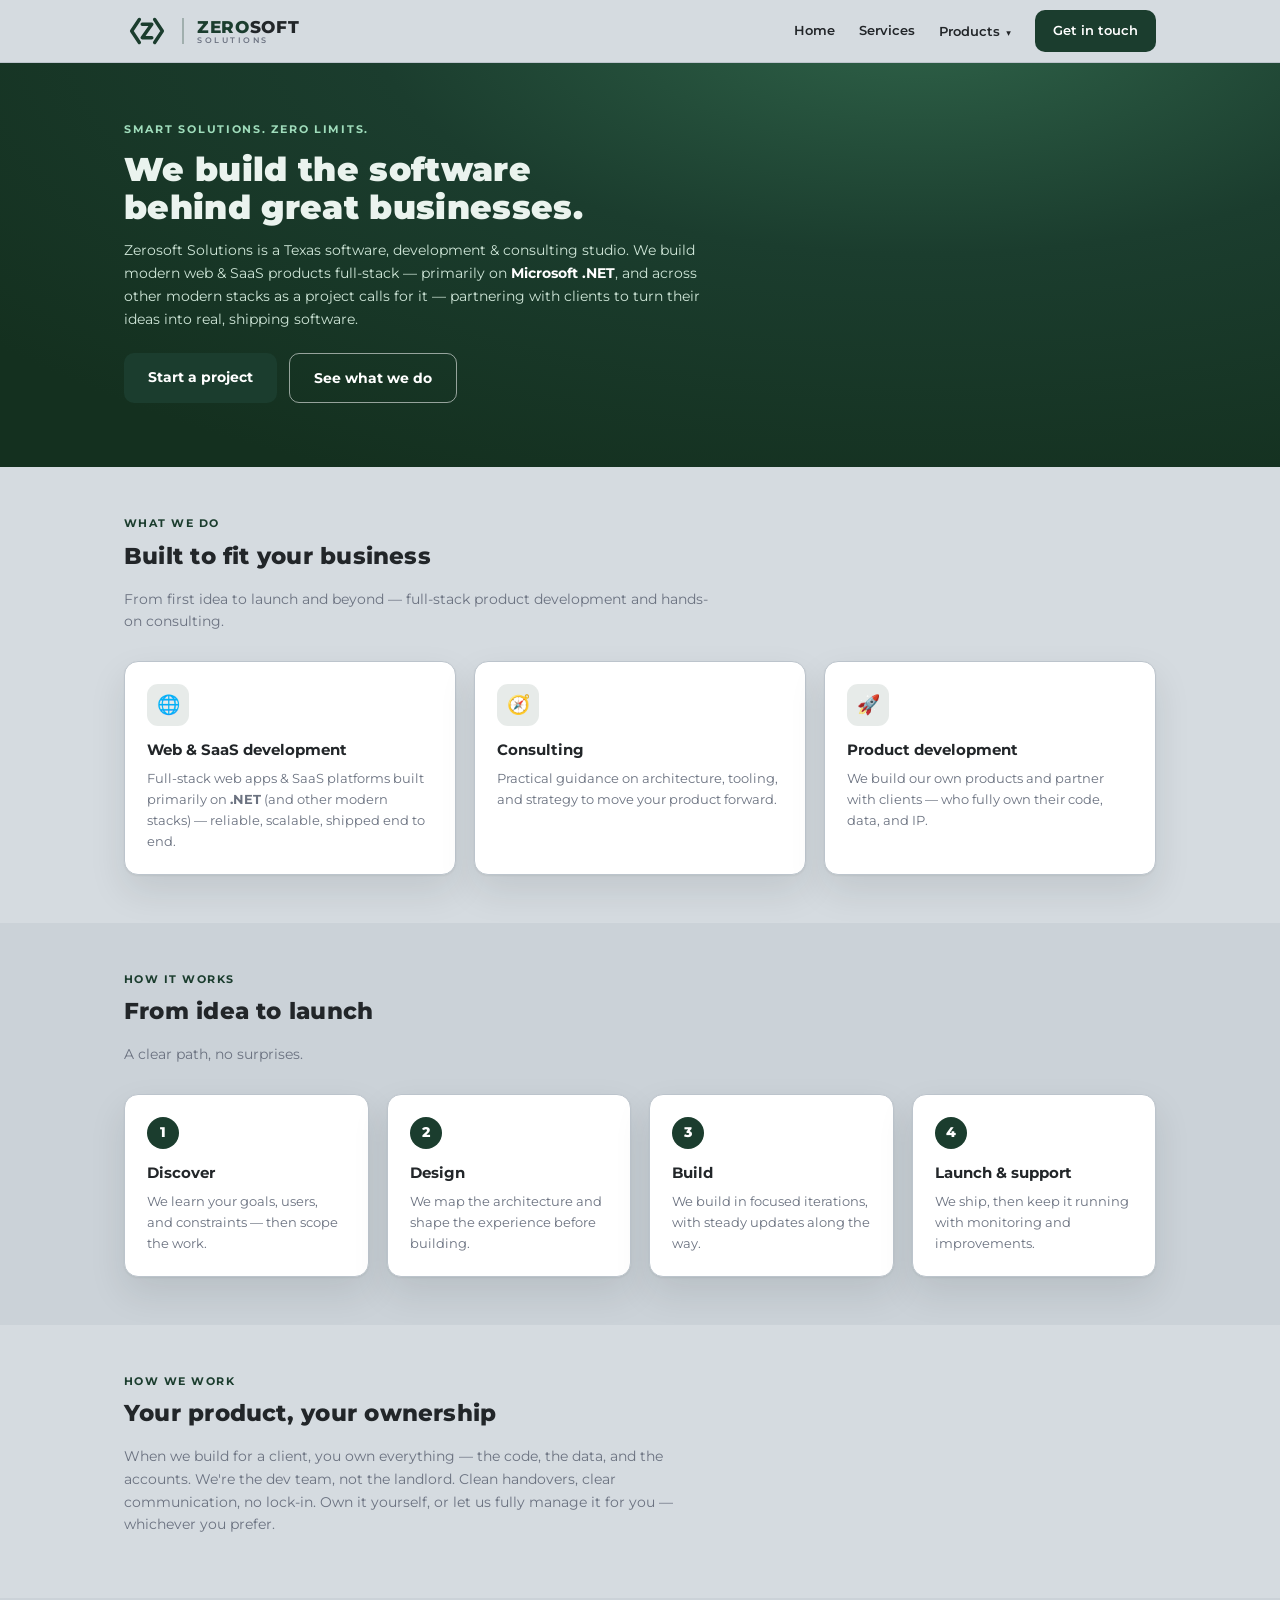
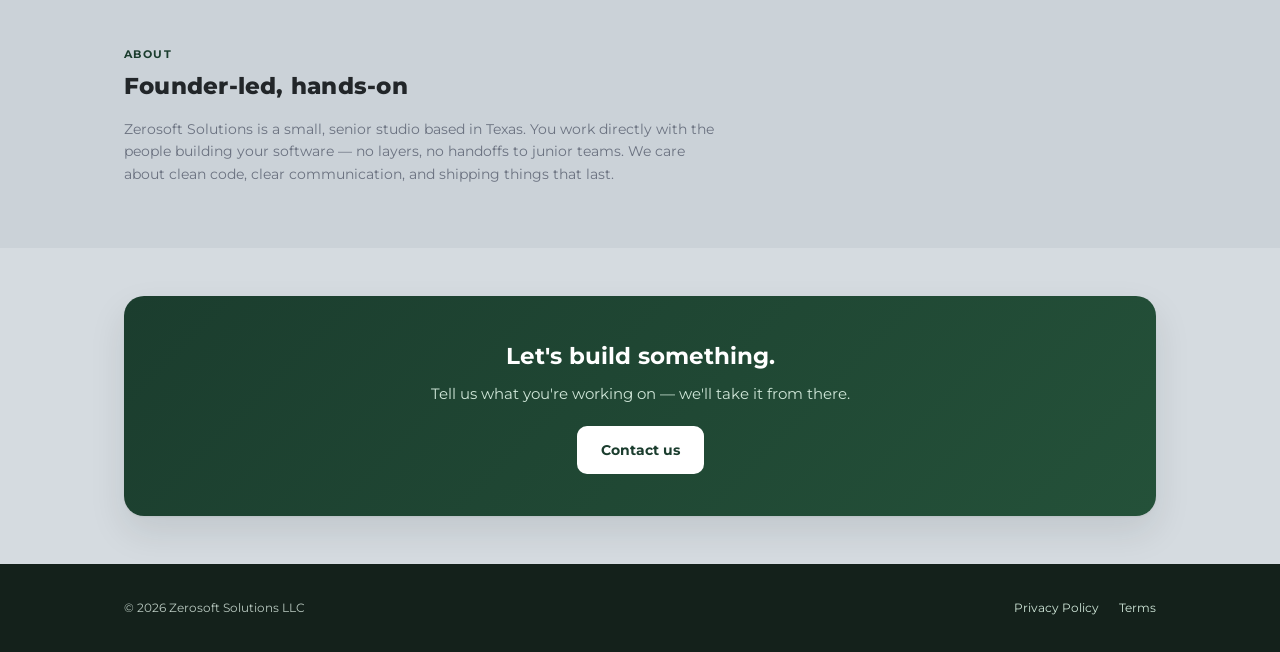
==== index.html @ ee03f793 "Initial commit: ZeroSoft Solutions marketing site Static HTML/CSS site with home, services, terms, a" ====
<!DOCTYPE html>
<html lang="en">
<head>
<meta charset="utf-8">
<meta name="viewport" content="width=device-width, initial-scale=1">
<title>Zerosoft Solutions — Smart Solutions. Zero Limits.</title>
<meta name="description" content="Zerosoft Solutions is a Texas software, development & consulting studio building web & SaaS products and partnering with clients.">
<link rel="stylesheet" href="src/site.css">
<link rel="icon" href="assets/favicon.svg" type="image/svg+xml">
</head>
<body>

<header class="site-header"><div class="wrap">
  <a href="index.html" class="logo"><svg class="logo-mark" viewBox="0 0 48 48" fill="none" aria-hidden="true"><path d="M16 12 8 24 16 36" stroke="currentColor" stroke-width="3.6" stroke-linecap="round" stroke-linejoin="round"/><path d="M32 12 40 24 32 36" stroke="currentColor" stroke-width="3.6" stroke-linecap="round" stroke-linejoin="round"/><path d="M19 17H29L19 31H29" stroke="currentColor" stroke-width="3.6" stroke-linecap="round" stroke-linejoin="round"/></svg><span class="logo-text"><span class="z">Zero</span><span class="s">Soft</span><small>Solutions</small></span></a>
  <nav class="mainnav">
    <a href="index.html">Home</a>
    <a href="src/services.html">Services</a>
    <div class="dropdown">
      <a class="drop-toggle" tabindex="0">Products <span class="caret">▾</span></a>
      <div class="menu"><span class="soon">Coming soon<small>New products in the works</small></span></div>
    </div>
    <a class="btn" href="#contact">Get in touch</a>
  </nav>
</div></header>

<section class="hero"><div class="wrap">
  <div class="tag">Smart Solutions. Zero Limits.</div>
  <h1>We build the software<br>behind great businesses.</h1>
  <p>Zerosoft Solutions is a Texas software, development &amp; consulting studio. We build modern web &amp; SaaS
  products full-stack — primarily on <b style="color:#fff">Microsoft .NET</b>, and across other modern stacks as a
  project calls for it — partnering with clients to turn their ideas into real, shipping software.</p>
  <div class="cta">
    <a class="btn lg" href="#contact">Start a project</a>
    <a class="btn lg ghost" href="src/services.html">See what we do</a>
  </div>
</div></section>

<section><div class="wrap">
  <div class="eyebrow">What we do</div>
  <h2 class="sec">Built to fit your business</h2>
  <p class="lead">From first idea to launch and beyond — full-stack product development and hands-on consulting.</p>
  <div class="grid">
    <div class="card">
      <div class="ic">🌐</div>
      <h3>Web &amp; SaaS development</h3>
      <p>Full-stack web apps &amp; SaaS platforms built primarily on <b>.NET</b> (and other modern stacks) — reliable, scalable, shipped end to end.</p>
    </div>
    <div class="card">
      <div class="ic">🧭</div>
      <h3>Consulting</h3>
      <p>Practical guidance on architecture, tooling, and strategy to move your product forward.</p>
    </div>
    <div class="card">
      <div class="ic">🚀</div>
      <h3>Product development</h3>
      <p>We build our own products and partner with clients — who fully own their code, data, and IP.</p>
    </div>
  </div>
</div></section>

<section class="soft"><div class="wrap">
  <div class="eyebrow">How it works</div>
  <h2 class="sec">From idea to launch</h2>
  <p class="lead">A clear path, no surprises.</p>
  <div class="grid">
    <div class="card"><div class="stepno">1</div><h3>Discover</h3><p>We learn your goals, users, and constraints — then scope the work.</p></div>
    <div class="card"><div class="stepno">2</div><h3>Design</h3><p>We map the architecture and shape the experience before building.</p></div>
    <div class="card"><div class="stepno">3</div><h3>Build</h3><p>We build in focused iterations, with steady updates along the way.</p></div>
    <div class="card"><div class="stepno">4</div><h3>Launch &amp; support</h3><p>We ship, then keep it running with monitoring and improvements.</p></div>
  </div>
</div></section>

<section><div class="wrap">
  <div class="eyebrow">How we work</div>
  <h2 class="sec">Your product, your ownership</h2>
  <p class="lead">When we build for a client, you own everything — the code, the data, and the accounts.
  We're the dev team, not the landlord. Clean handovers, clear communication, no lock-in.
  Own it yourself, or let us fully manage it for you — whichever you prefer.</p>
</div></section>

<section class="soft"><div class="wrap">
  <div class="eyebrow">About</div>
  <h2 class="sec">Founder-led, hands-on</h2>
  <p class="lead">Zerosoft Solutions is a small, senior studio based in Texas. You work directly with the people building
  your software — no layers, no handoffs to junior teams. We care about clean code, clear communication, and shipping
  things that last.</p>
</div></section>

<section id="contact"><div class="wrap">
  <div class="band">
    <h2>Let's build something.</h2>
    <p>Tell us what you're working on — we'll take it from there.</p>
    <a class="btn lg" style="background:#fff;color:var(--green)" href="mailto:support@zerosoftsolutions.com?subject=Project%20inquiry">Contact us</a>
  </div>
</div></section>

<footer class="site-footer"><div class="wrap">
  <div>&copy; 2026 Zerosoft Solutions LLC</div>
  <div class="links">
    <a href="src/privacy.html">Privacy Policy</a>
    <a href="src/terms.html">Terms</a>
  </div>
</div></footer>

</body>
</html>
---- src/site.css ----
@import url('https://fonts.googleapis.com/css2?family=Montserrat:wght@400;500;600;700;800;900&display=swap');
:root{
  --green:#1B3D2E;--green-2:#245139;--green-3:#2f6349;
  --ink:#222629;--slate:#6B7280;--line:#bcc4cc;--bg:#d5dbe0;--soft:#cbd2d8;
  --shadow:0 1px 2px rgba(20,30,25,.06),0 16px 36px rgba(20,30,25,.10);
}
*{box-sizing:border-box}
html{scroll-behavior:smooth;font-size:15px}
body{margin:0;font-family:'Montserrat',system-ui,'Segoe UI',Arial,sans-serif;color:var(--ink);background:var(--bg);line-height:1.6}
a{color:var(--green);text-decoration:none}
img{max-width:100%}
.wrap{max-width:1080px;margin:0 auto;padding:0 24px}

/* header */
.site-header{position:sticky;top:0;z-index:30;background:rgba(213,219,224,.9);backdrop-filter:blur(10px);border-bottom:1px solid var(--line)}
.site-header .wrap{display:flex;align-items:center;justify-content:space-between;height:62px;gap:18px}
.logo{display:flex;align-items:center;gap:12px;font-weight:800;text-transform:uppercase;letter-spacing:.04em;font-size:1.16rem;line-height:1}
.logo-mark{width:46px;height:46px;color:var(--green);flex:0 0 auto}
.logo-text{display:block;padding-left:13px;border-left:2px solid rgba(27,61,46,.28)}
.logo .z{color:var(--green)} .logo .s{color:var(--ink)}
.logo small{display:block;font-size:.5rem;letter-spacing:.34em;color:var(--slate);font-weight:600;margin-top:2px}
.mainnav{display:flex;gap:24px;align-items:center}
.mainnav a{color:var(--ink);font-weight:600;font-size:.88rem}
.mainnav a:hover{color:var(--green)}
.btn{display:inline-block;background:var(--green);color:#fff;font-weight:700;font-size:.88rem;padding:10px 18px;border-radius:10px;transition:background .15s,transform .15s;border:none;cursor:pointer}
.btn:hover{background:var(--green-2);transform:translateY(-1px)}
.btn.lg{padding:13px 24px;font-size:.95rem}
.btn.ghost{background:transparent;color:#fff;border:1.5px solid rgba(255,255,255,.55)}
.btn.ghost:hover{background:rgba(255,255,255,.12)}
@media(max-width:640px){.mainnav a:not(.btn){display:none}}
.mainnav a.btn,.mainnav a.btn:hover{color:#fff}
.mainnav .dropdown{position:relative}
.mainnav .drop-toggle{cursor:pointer;outline:none;color:var(--ink);font-weight:600;font-size:.88rem}
.mainnav .drop-toggle:hover{color:var(--green)}
.mainnav .drop-toggle .caret{font-size:.7em;margin-left:2px}
.mainnav .dropdown .menu{position:absolute;top:calc(100% + 10px);left:0;min-width:210px;background:#fff;border:1px solid var(--line);border-radius:12px;box-shadow:var(--shadow);padding:8px;opacity:0;visibility:hidden;transform:translateY(6px);transition:opacity .16s,transform .16s,visibility .16s}
.mainnav .dropdown:hover .menu,.mainnav .dropdown:focus-within .menu{opacity:1;visibility:visible;transform:translateY(0)}
.mainnav .menu .soon{display:block;padding:9px 11px;color:var(--ink);font-weight:700;font-size:.88rem;border-radius:8px;background:var(--soft)}
.mainnav .menu .soon small{display:block;color:var(--slate);font-weight:500;font-size:.74rem;margin-top:2px}

/* hero */
.hero{background:radial-gradient(1200px 520px at 72% -12%,#2f6349 0%,#1B3D2E 46%,#14301f 100%);color:#eaf3ee;padding:58px 0 64px}
.hero .tag{color:#9fdcbb;font-weight:700;letter-spacing:.16em;text-transform:uppercase;font-size:.72rem;margin-bottom:13px}
.hero h1{font-size:clamp(1.55rem,2.8vw,2.2rem);font-weight:900;line-height:1.14;letter-spacing:.01em;margin:0 0 13px}
.hero p{font-size:.95rem;color:#cfe6d8;max-width:590px;margin:0 0 22px}
.hero .cta{display:flex;gap:12px;flex-wrap:wrap}

/* sections */
section{padding:48px 0}
.eyebrow{color:var(--green);font-weight:700;letter-spacing:.14em;text-transform:uppercase;font-size:.71rem}
h2.sec{font-size:clamp(1.15rem,1.9vw,1.5rem);font-weight:800;margin:5px 0 8px;letter-spacing:.01em}
.lead{color:var(--slate);font-size:.94rem;max-width:590px}
.grid{display:grid;grid-template-columns:repeat(auto-fit,minmax(240px,1fr));gap:18px;margin-top:28px}
.card{background:#ffffff;border:1px solid var(--line);border-radius:14px;padding:22px;box-shadow:var(--shadow)}
.card h3{margin:0 0 6px;font-size:1rem}
.card p{margin:0;color:var(--slate);font-size:.88rem}
.card .ic{width:42px;height:42px;border-radius:11px;background:rgba(27,61,46,.1);display:flex;align-items:center;justify-content:center;font-size:1.25rem;margin-bottom:12px}
.card .stepno{width:32px;height:32px;border-radius:50%;background:var(--green);color:#fff;display:flex;align-items:center;justify-content:center;font-weight:800;font-size:.9rem;margin-bottom:12px}
.soft{background:var(--soft)}

/* contact band */
.band{background:linear-gradient(135deg,#1B3D2E,#245139);color:#eaf3ee;border-radius:20px;padding:42px 34px;text-align:center;box-shadow:var(--shadow)}
.band h2{color:#fff;font-size:1.5rem;margin:0 0 8px}
.band p{color:#cfe6d8;margin:0 0 20px}

/* footer */
.site-footer{background:#14211b;color:#b9c9c0;padding:34px 0}
.site-footer .wrap{display:flex;justify-content:space-between;align-items:center;gap:16px;flex-wrap:wrap;font-size:.83rem}
.site-footer a{color:#cfe6d8}
.site-footer a:hover{color:#fff}
.site-footer .links{display:flex;gap:20px}

/* legal pages */
.legal{max-width:760px;margin:0 auto;padding:48px 24px 60px}
.legal h1{font-size:1.7rem;text-transform:uppercase;letter-spacing:.02em;margin-bottom:4px}
.legal h2{font-size:1.05rem;margin-top:26px;color:var(--green)}
.legal p,.legal li{color:#3a4048;font-size:.92rem}
.legal .muted{color:var(--slate);font-size:.82rem}
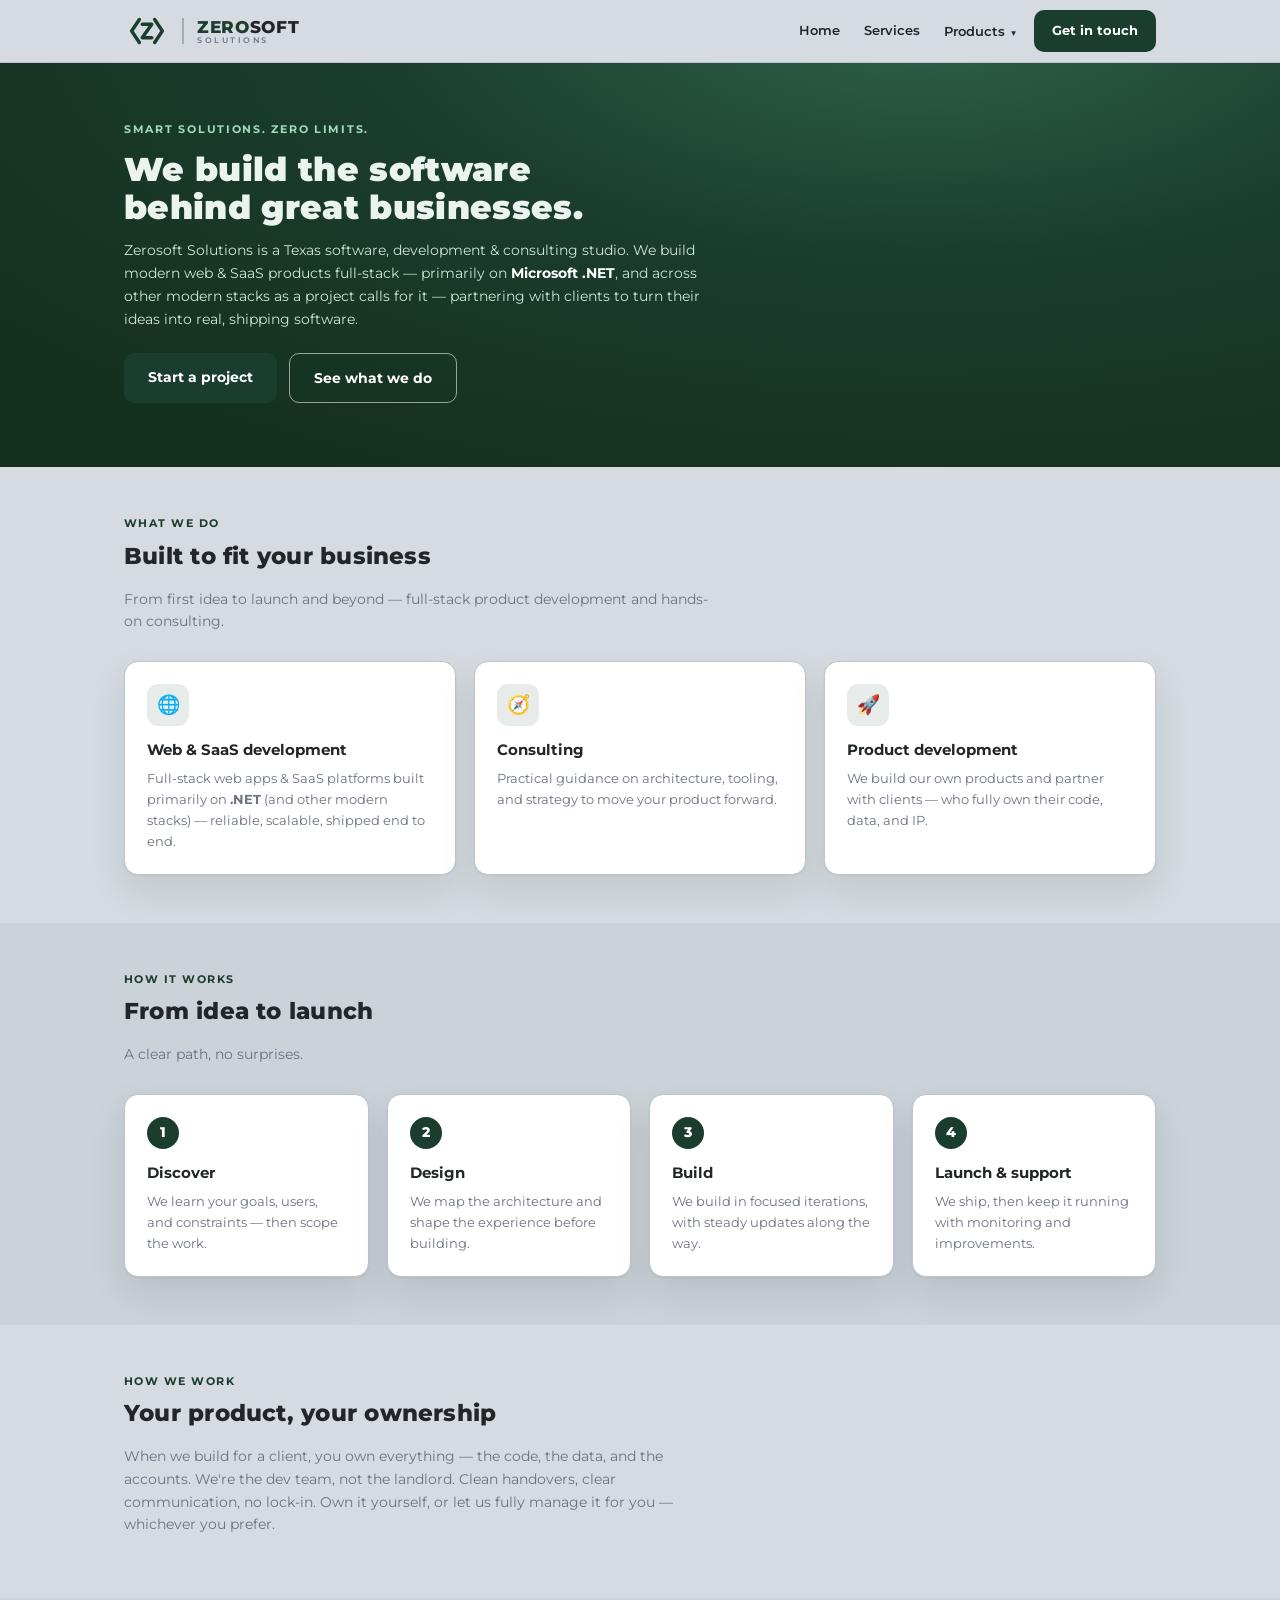
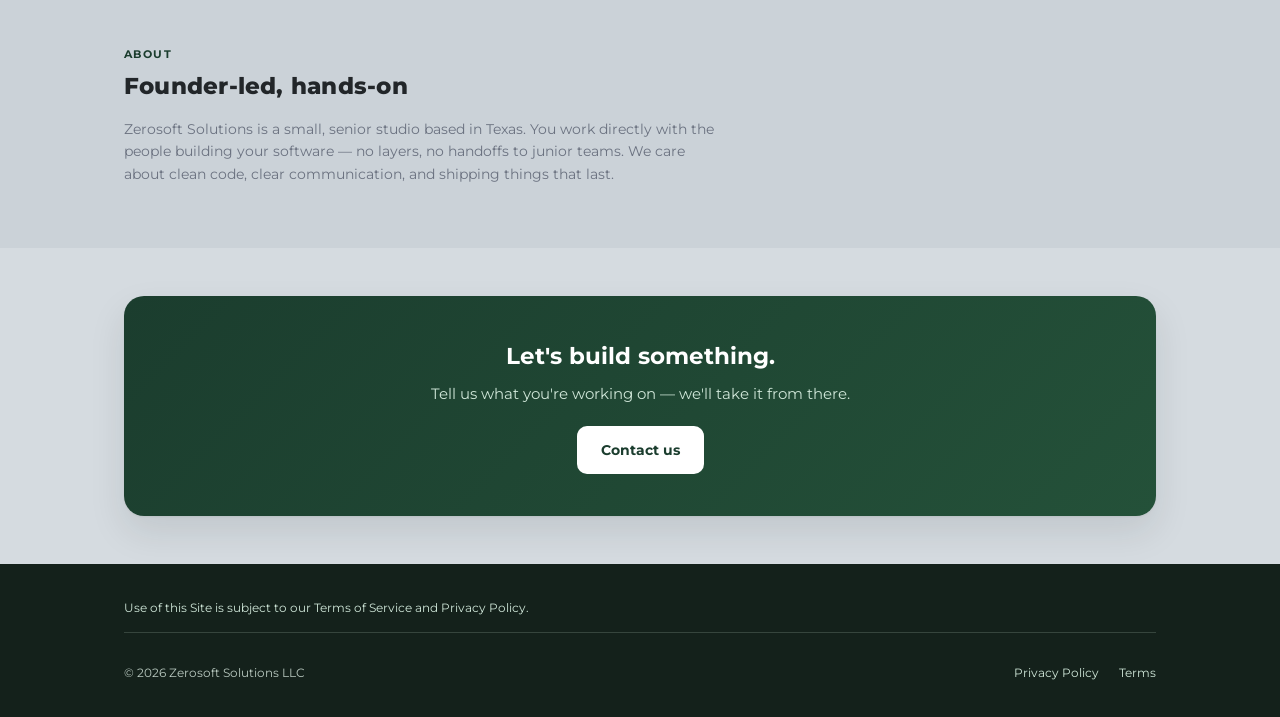
==== commit ce4de98a: "Apply legal redline, add footer notice and mobile nav - Terms of Service: 14 sections per 2026-09-03" ====
--- a/index.html
+++ b/index.html
@@ -7,20 +7,27 @@
 <meta name="description" content="Zerosoft Solutions is a Texas software, development & consulting studio building web & SaaS products and partnering with clients.">
 <link rel="stylesheet" href="src/site.css">
 <link rel="icon" href="assets/favicon.svg" type="image/svg+xml">
+<meta property="og:type" content="website">
+<meta property="og:title" content="Zerosoft Solutions — Smart Solutions. Zero Limits.">
+<meta property="og:description" content="Texas software, development & consulting studio building web & SaaS products and partnering with clients.">
+<meta property="og:url" content="https://zerosoftsolutions.com/">
+<meta property="og:image" content="https://zerosoftsolutions.com/assets/og-image.png">
+<meta name="twitter:card" content="summary_large_image">
 </head>
 <body>
 
 <header class="site-header"><div class="wrap">
   <a href="index.html" class="logo"><svg class="logo-mark" viewBox="0 0 48 48" fill="none" aria-hidden="true"><path d="M16 12 8 24 16 36" stroke="currentColor" stroke-width="3.6" stroke-linecap="round" stroke-linejoin="round"/><path d="M32 12 40 24 32 36" stroke="currentColor" stroke-width="3.6" stroke-linecap="round" stroke-linejoin="round"/><path d="M19 17H29L19 31H29" stroke="currentColor" stroke-width="3.6" stroke-linecap="round" stroke-linejoin="round"/></svg><span class="logo-text"><span class="z">Zero</span><span class="s">Soft</span><small>Solutions</small></span></a>
-  <nav class="mainnav">
+  <nav class="mainnav" id="mainnav">
     <a href="index.html">Home</a>
     <a href="src/services.html">Services</a>
     <div class="dropdown">
       <a class="drop-toggle" tabindex="0">Products <span class="caret">▾</span></a>
       <div class="menu"><span class="soon">Coming soon<small>New products in the works</small></span></div>
     </div>
-    <a class="btn" href="#contact">Get in touch</a>
   </nav>
+  <a class="btn" href="#contact">Get in touch</a>
+  <button class="navtoggle" aria-label="Open menu" aria-expanded="false" aria-controls="mainnav"><span></span><span></span><span></span></button>
 </div></header>
 
 <section class="hero"><div class="wrap">
@@ -95,12 +102,16 @@
 </div></section>
 
 <footer class="site-footer"><div class="wrap">
-  <div>&copy; 2026 Zerosoft Solutions LLC</div>
-  <div class="links">
-    <a href="src/privacy.html">Privacy Policy</a>
-    <a href="src/terms.html">Terms</a>
+  <div class="footer-notice">Use of this Site is subject to our <a href="src/terms.html">Terms of Service</a> and <a href="src/privacy.html">Privacy Policy</a>.</div>
+  <div class="footer-row">
+    <div>&copy; 2026 Zerosoft Solutions LLC</div>
+    <div class="links">
+      <a href="src/privacy.html">Privacy Policy</a>
+      <a href="src/terms.html">Terms</a>
+    </div>
   </div>
 </div></footer>
 
+<script src="src/nav.js"></script>
 </body>
 </html>
--- a/src/site.css
+++ b/src/site.css
@@ -27,8 +27,50 @@
 .btn.lg{padding:13px 24px;font-size:.95rem}
 .btn.ghost{background:transparent;color:#fff;border:1.5px solid rgba(255,255,255,.55)}
 .btn.ghost:hover{background:rgba(255,255,255,.12)}
-@media(max-width:640px){.mainnav a:not(.btn){display:none}}
-.mainnav a.btn,.mainnav a.btn:hover{color:#fff}
+/* the CTA now sits beside the nav rather than inside it, so the nav can
+   collapse into a panel on mobile while the button stays in the bar */
+.site-header .wrap{justify-content:flex-start}
+.mainnav{margin-left:auto}
+.site-header .btn,.site-header .btn:hover{color:#fff}
+
+/* hamburger — desktop hides it */
+.navtoggle{display:none;background:none;border:none;cursor:pointer;padding:10px;border-radius:9px;color:var(--ink);line-height:0}
+.navtoggle:hover{color:var(--green)}
+.navtoggle span{display:block;width:20px;height:2px;background:currentColor;border-radius:2px;transition:transform .18s,opacity .18s}
+.navtoggle span+span{margin-top:5px}
+.navtoggle[aria-expanded="true"] span:nth-child(1){transform:translateY(7px) rotate(45deg)}
+.navtoggle[aria-expanded="true"] span:nth-child(2){opacity:0}
+.navtoggle[aria-expanded="true"] span:nth-child(3){transform:translateY(-7px) rotate(-45deg)}
+
+@media(max-width:640px){
+  .site-header .wrap{gap:10px}
+  .navtoggle{display:block}
+  .logo{font-size:1rem;gap:9px}
+  .logo-mark{width:38px;height:38px}
+  .logo-text{padding-left:10px}
+  .logo small{font-size:.46rem;letter-spacing:.28em}
+
+  /* compact CTA stays in the bar — this is the look we settled on */
+  .site-header .btn{white-space:nowrap;font-size:.8rem;padding:0 15px;border-radius:9px;
+    display:inline-flex;align-items:center;min-height:42px;margin-left:auto}
+
+  /* nav drops down as a panel beneath the header */
+  .mainnav{display:none;position:absolute;top:100%;left:0;right:0;margin-left:0;z-index:40;
+    flex-direction:column;align-items:stretch;gap:0;padding:0 0 8px;
+    background:var(--bg);border-bottom:1px solid var(--line);box-shadow:var(--shadow)}
+  .mainnav.open{display:flex}
+  /* .open prefix keeps these above the base dropdown rules further down the file */
+  .mainnav.open a:not(.btn),.mainnav.open .drop-toggle{display:block;padding:14px 24px;
+    font-size:.95rem;border-top:1px solid var(--line)}
+  .mainnav.open .dropdown{position:static}
+  .mainnav.open .dropdown .menu{position:static;opacity:1;visibility:visible;transform:none;
+    box-shadow:none;border:none;background:transparent;padding:4px 24px 8px;min-width:0}
+}
+@media(max-width:380px){
+  .site-header .btn{font-size:.76rem;padding:0 12px}
+  .logo{font-size:.92rem}
+  .logo-mark{width:34px;height:34px}
+}
 .mainnav .dropdown{position:relative}
 .mainnav .drop-toggle{cursor:pointer;outline:none;color:var(--ink);font-weight:600;font-size:.88rem}
 .mainnav .drop-toggle:hover{color:var(--green)}
@@ -76,3 +118,12 @@
 .legal h2{font-size:1.05rem;margin-top:26px;color:var(--green)}
 .legal p,.legal li{color:#3a4048;font-size:.92rem}
 .legal .muted{color:var(--slate);font-size:.82rem}
+
+/* footer legal notice (conspicuous-notice requirement) */
+.site-footer .footer-notice{width:100%;padding-bottom:14px;margin-bottom:14px;border-bottom:1px solid rgba(207,230,216,.18);color:#cfe6d8}
+.site-footer .footer-row{display:flex;justify-content:space-between;align-items:center;gap:16px;flex-wrap:wrap;width:100%}
+
+/* conspicuous clause block (limitation of liability) */
+.legal .conspicuous{border:1.5px solid var(--green);background:#f4f7f5;border-radius:6px;padding:16px 18px;margin:14px 0}
+.legal .conspicuous p{font-weight:700;color:#222629;font-size:.85rem;line-height:1.6}
+.legal .conspicuous p:last-child{margin-bottom:0}
